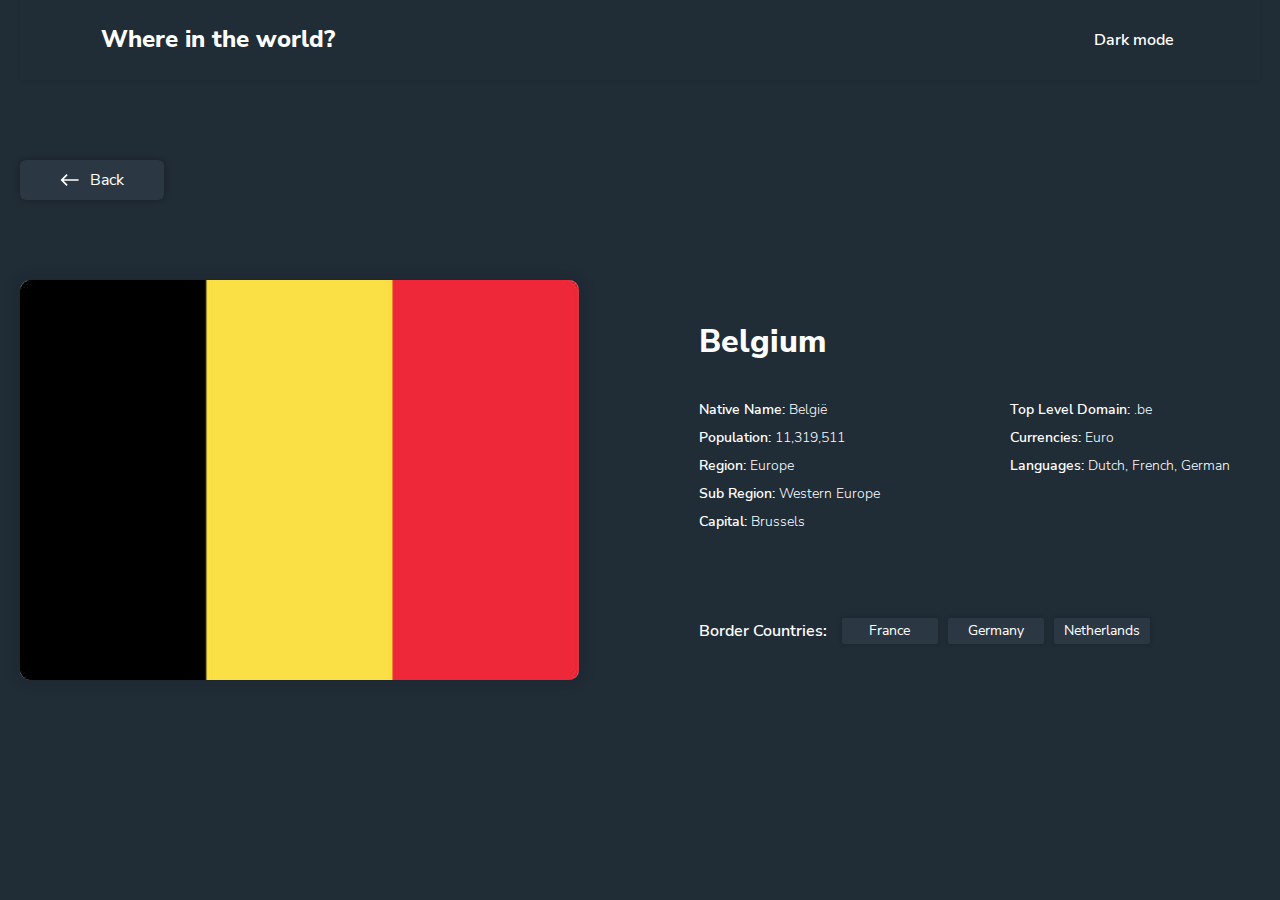
==== country.html @ ac140209 "Add country page" ====
<!DOCTYPE html>
<html lang="en">

<head>
  <meta charset="UTF-8">
  <meta http-equiv="X-UA-Compatible" content="IE=edge">
  <meta name="viewport" content="width=device-width, initial-scale=1.0">
  <title>Countries</title>

  <!-- Stylesheets -->
  <link rel="stylesheet" href="css/normalize.css">
  <link rel="stylesheet" href="css/styles.css">
  <link rel="stylesheet" href="https://pro.fontawesome.com/releases/v5.10.0/css/all.css"
    integrity="sha384-AYmEC3Yw5cVb3ZcuHtOA93w35dYTsvhLPVnYs9eStHfGJvOvKxVfELGroGkvsg+p" crossorigin="anonymous" />
</head>

<body class="dark-mode">
  <div class="container">
    <!-- Site header -->
    <header class="site-header-container">
      <a class="site-logo" href="index.html">Where in the world?</a>
      <button class="header-dark-mode">
        <span class="far fa-moon">Dark mode</span>
      </button>
    </header>

    <div class="country-page-back-wrapper">
      <a class="country-page-back-link" href="europe.html">
        <svg class="country-page-back-icon" width="20" height="20" xmlns="http://www.w3.org/2000/svg"><path fill-rule="evenodd" clip-rule="evenodd" d="m6.464 4.107 1.179 1.179-3.89 3.889h14.85v1.65H3.753l3.89 3.889-1.179 1.179L.572 10l5.892-5.893Z" fill="currentColor"/></svg>
        <span class="country-page-back-text">Back</span>
      </a>
    </div>
  </div>

  <!-- main -->
  <main class="main-content">
    <div class="container">

      <!-- COUNTRY-PAGE-FLAG-INFO -->
      <div class="country-page-flag-info">
        <img class="country-page-flag" src="img/flag-belgium-big.jpg" alt="Belgium flag" width="560" height="400"
          srcset="img/flag-belgium-big.jpg 1x, img/flag-belgium-big@2x.jpg 2x">
        <div class="country-page-info">
          <h1 class="country-page-title">Belgium</h1>
          <div class="country-page-dls-wrapper">
            <dl class="country-page-details">
              <div class="country-page-details-item">
                <dt class="country-page-details-title">Native Name:</dt>
                <dd class="country-page-details-value">België</dd>
              </div>
              <div class="country-page-details-item">
                <dt class="country-page-details-title">Population:</dt>
                <dd class="country-page-details-value">11,319,511</dd>
              </div>
              <div class="country-page-details-item">
                <dt class="country-page-details-title">Region:</dt>
                <dd class="country-page-details-value">Europe</dd>
              </div>
              <div class="country-page-details-item">
                <dt class="country-page-details-title">Sub Region:</dt>
                <dd class="country-page-details-value">Western Europe</dd>
              </div>
              <div class="country-page-details-item">
                <dt class="country-page-details-title">Capital:</dt>
                <dd class="country-page-details-value">Brussels</dd>
              </div>
            </dl>

            <dl class="country-page-details">
              <div class="country-page-details-item">
                <dt class="country-page-details-title">Top Level Domain:</dt>
                <dd class="country-page-details-value">.be</dd>
              </div>
              <div class="country-page-details-item">
                <dt class="country-page-details-title">Currencies:</dt>
                <dd class="country-page-details-value">Euro</dd>
              </div>
              <div class="country-page-details-item">
                <dt class="country-page-details-title">Languages:</dt>
                <dd class="country-page-details-value">Dutch, French, German</dd>
              </div>
            </dl>
          </div>

          <section class="country-page-border-countries">
            <h2 class="country-page-border-countries-heading">Border Countries: </h2>
            <div class="country-page-border-countries-list">
              <a class="country-page-border-country-link" href="country.html">France</a>
              <a class="country-page-border-country-link" href="country.html">Germany</a>
              <a class="country-page-border-country-link" href="country.html">Netherlands</a>
            </div>
          </section>
        </div>
      </div>
    </div>
  </main>

  <script src="js/main.js"></script>
</body>

</html>
---- css/styles.css ----
/* CUSTOM PROPS */
:root {
  --body-bg: #fafafa;
  --element-bg: #fff;
  --text-color: #111517;
  --box-shadov: 0px 2px 4px rgba(0, 0, 0, 0.0562443);
}


/* FONTS */
@font-face {
  font-family: "Nunito Sans";
  src: url("../fonts/NunitoSans-SemiBold.woff2") format("woff2"),
    url("../fonts/NunitoSans-SemiBold.woff") format("woff");
  font-weight: 600;
  font-style: normal;
  font-display: swap;
}

@font-face {
  font-family: "Nunito Sans";
  src: url("../fonts/NunitoSans-Regular.woff2") format("woff2"),
    url("../fonts/NunitoSans-Regular.woff") format("woff");
  font-weight: normal;
  font-style: normal;
  font-display: swap;
}

@font-face {
  font-family: "Nunito Sans";
  src: url("../fonts/NunitoSans-Light.woff2") format("woff2"),
    url("../fonts/NunitoSans-Light.woff") format("woff");
  font-weight: 300;
  font-style: normal;
  font-display: swap;
}

@font-face {
  font-family: "Nunito Sans";
  src: url("../fonts/NunitoSans-ExtraBold.woff2") format("woff2"),
    url("../fonts/NunitoSans-ExtraBold.woff") format("woff");
  font-weight: bold;
  font-style: normal;
  font-display: swap;
}


/* GLOBAL */
html {
  box-sizing: border-box;
  height: 100%;
  scroll-behavior: smooth;
}

*,
*::before,
*::after {
  box-sizing: inherit;
}

body {
  display: flex;
  flex-direction: column;
  height: 100%;
  padding: 0;
  margin: 0;
  font-family: "Nunito Sans", "Arial", sans-serif;
  font-size: 14px;
  line-height: 16px;
  background-color: var(--body-bg);
  color: var(--text-color);
  transition: background-color 0.4s ease,
  color 0.4s ease;
}

img {
  max-width: 100%;
  height: auto;
}

a {
  text-decoration: none;
}


/* DARK MODE */
.dark-mode {
  --body-bg: #202c36;
  --element-bg: #2b3844;
  --text-color: #fff;
}


/* CONTAINER */
.container {
  width: 100%;
  max-width: 1480px;
  padding-left: 20px;
  padding-right: 20px;
  margin-left: auto;
  margin-right: auto;
}


/* SITE HEADER */
.site-header-container {
  display: flex;
  justify-content: space-between;
  align-items: center;
  padding: 23px 80px 24px 81px;
  box-shadow: var(--box-shadov);
}
.site-logo {
  margin: 0;
  font-weight: 800;
  font-size: 24px;
  line-height: 33px;
  color: #111517;
  background-color: var(--body-bg);
  color: var(--text-color);
}
.header-dark-mode {
  font-weight: 600;
  font-size: 16px;
  line-height: 22px;
  border: none;
  background-color: var(--body-bg);
  color: var(--text-color);
}
.fa-moon:before {
  font-size: 12px;
  margin-right: 8px;
}

/* SEARCH FORM */
.form-search {
  width: 1440px;
  padding: 48px 80px 45px;
  display: flex;
  justify-content: space-between;
}
.global-search-form-input {
  width: 480px;
  height: 56px;
  padding-left: 74px;
  background-image: url(../img/icon-search.svg);
  background-color: var(--element-bg);
  color: var(--text-color);
  background-repeat: no-repeat;
  background-position: 34px center;
  box-shadow: 0px 2px 9px rgba(0, 0, 0, 0.0532439);
  border: none;
  border-radius: 5px;
}

.dropdown {
  display: inline-block;
  position: relative;
}
.dropdown button{
  width: 200px;
  height: 56px;
  padding: 0;
  margin-bottom: 4px;
  background-color: var(--element-bg);
  color: var(--text-color);
  box-shadow: var(--box-shadov);
  border-radius: 5px;
  border: none;
  text-align: left;
  padding-left: 24px;
  background-image: url(../img/button-icon.svg);
  background-repeat: no-repeat;
  background-position: 164px center;
}
.dropdown-content {
  display: none;
  position: absolute;
  width: 100%;
  overflow: auto;
  background: var(--element-bg);
  box-shadow: var(--box-shadov);
  border-radius: 5px;
  padding: 16px 24px;
}
.dropdown:hover .dropdown-content {
  display: block;
}
.dropdown-content a {
  display: block;
  color: var(--text-color);
  transition: 0.3s ease;
}
.dropdown-content a:not(:last-child) {
  margin-bottom: 8px;
}
.dropdown-content a:hover {
  font-size: 20px;
  transition: 0.3s ease;
}


/* MAIN CONTENT */
.main-content {
  flex-grow: 1;
  padding-bottom: 48px;
}

.main-content-inner {
  padding-top: 80px;
}

/* COUNTRIES */
.countries-list {
  display: flex;
  flex-wrap: wrap;
  padding: 0;
  margin: 0;
  margin-left: -75px;
  margin-bottom: -75px;
  list-style: none;
}

.countries-item {
  width: calc(25% - 75px);
  margin-left: 75px;
  margin-bottom: 75px;
}


/* INDEX-COUNTRY */
.country {
  border-radius: 7px;
  overflow: hidden;
  background-color: var(--element-bg);
  color: var(--text-color);
  box-shadow: 0px 0px 7px 2px rgba(0, 0, 0, 0.03);
}

.country-flag {
  width: 100%;
  height: 160px;
  object-fit: cover;
}

.country-info {
  padding: 24px 24px 48px;
}

.country-name {
  margin-top: 0;
  margin-bottom: 16px;
  font-size: 18px;
  line-height: 26px;
  font-weight: 800;
}

.country-link {
  color: var(--text-color);
}

.country-details {
  margin: 0;
}

.country-details-item {
  display: flex;
  flex-wrap: wrap;
}

.country-details-item:not(:last-child) {
  margin-bottom: 8px;
}

.country-details-title {
  font-weight: 600;
}

.country-details-value {
  margin-left: 4px;
}


/* COUNTRY-PAGE */
.country-page-back-wrapper {
  margin-top: 80px;
  margin-bottom: 80px;
}

.country-page-back-link {
  display: inline-flex;
  align-items: center;
  padding: 10px 40px;
  border-radius: 6px;
  background-color: var(--element-bg);
  color: var(--text-color);
  box-shadow: 0px 0px 7px rgba(0, 0, 0, 0.3);
}

.country-page-back-link:hover {
  opacity: 0.8;
}

.country-page-back-link:active {
  opacity: 0.6;
}

.country-page-back-icon {
  width: 20px;
  height: 20px;
  margin-right: 10px;
}

.country-page-back-text {
  font-size: 16px;
  line-height: 20px;
}

.country-page-flag-info {
  display: flex;
}

.country-page-flag {
  width: 560px;
  height: 400px;
  margin-right: 120px;
  object-fit: cover;
  border-radius: 10px;
  box-shadow: 0px 0px 14px 4px rgba(0, 0, 0, 0.1);
}

.country-page-info {
  width: 600px;
  padding-top: 40px;
}

.country-page-title {
  margin-top: 0;
  margin-bottom: 24px;
  font-size: 32px;
  line-height: 44px;
  font-weight: 800;
}

.country-page-dls-wrapper {
  display: flex;
  justify-content: space-between;
  margin-bottom: 70px;
}

.country-page-details {
  width: 250px;
}

.country-page-details-item {
  display: flex;
}

.country-page-details-item:not(:last-child) {
  margin-bottom: 12px;
}

.country-page-details-title {
  margin-right: 4px;
  font-weight: 600;
}

.country-page-details-value {
  margin: 0;
  font-weight: 300;
}

.country-page-border-countries {
  display: flex;
  align-items: center;
}

.country-page-border-countries-heading {
  margin-top: 0;
  margin-bottom: 0;
  margin-right: 15px;
  font-size: 16px;
  line-height: 20px;
  font-weight: 600;
}

.country-page-border-countries-list {
  display: flex;
  flex-wrap: wrap;
}

.country-page-border-country-link {
  min-width: 96px;
  padding: 5px 10px;
  margin-top: 4px;
  margin-bottom: 4px;
  border-radius: 2px;
  background-color: var(--element-bg);
  color: var(--text-color);
  text-align: center;
  box-shadow: 0px 0px 4px 1px rgba(0, 0, 0, 0.1);
  transition: background-color 0.4s ease,
  color 0.4s ease;
}

.country-page-border-country-link:not(:last-child) {
  margin-right: 10px;
}

.country-page-border-country-link:hover {
  opacity: 0.8;
}

.country-page-border-country-link:active {
  opacity: 0.6;
}
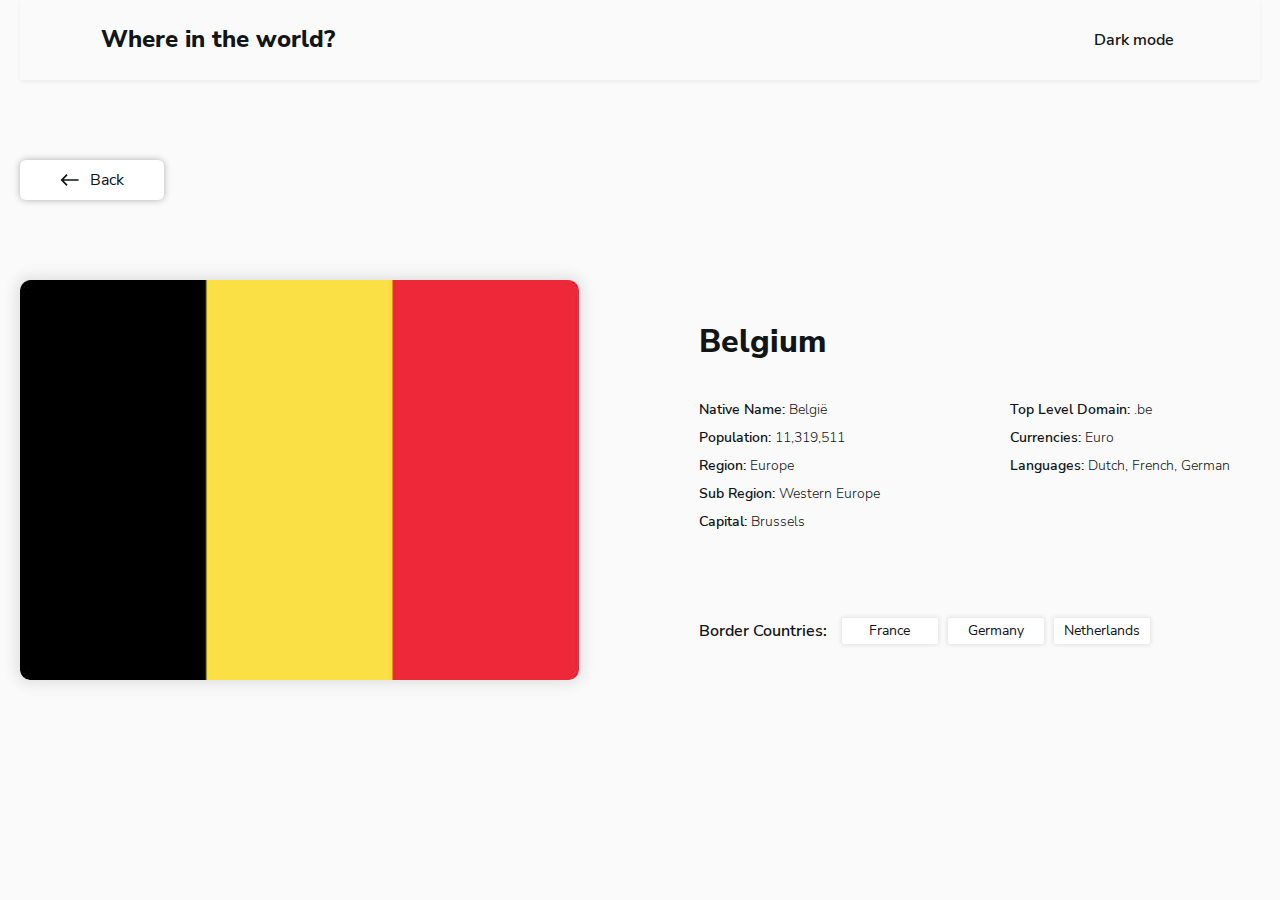
==== commit c8c45905: "Remove dark mode classes" ====
--- a/country.html
+++ b/country.html
@@ -14,7 +14,7 @@
     integrity="sha384-AYmEC3Yw5cVb3ZcuHtOA93w35dYTsvhLPVnYs9eStHfGJvOvKxVfELGroGkvsg+p" crossorigin="anonymous" />
 </head>
 
-<body class="dark-mode">
+<body>
   <div class="container">
     <!-- Site header -->
     <header class="site-header-container">
